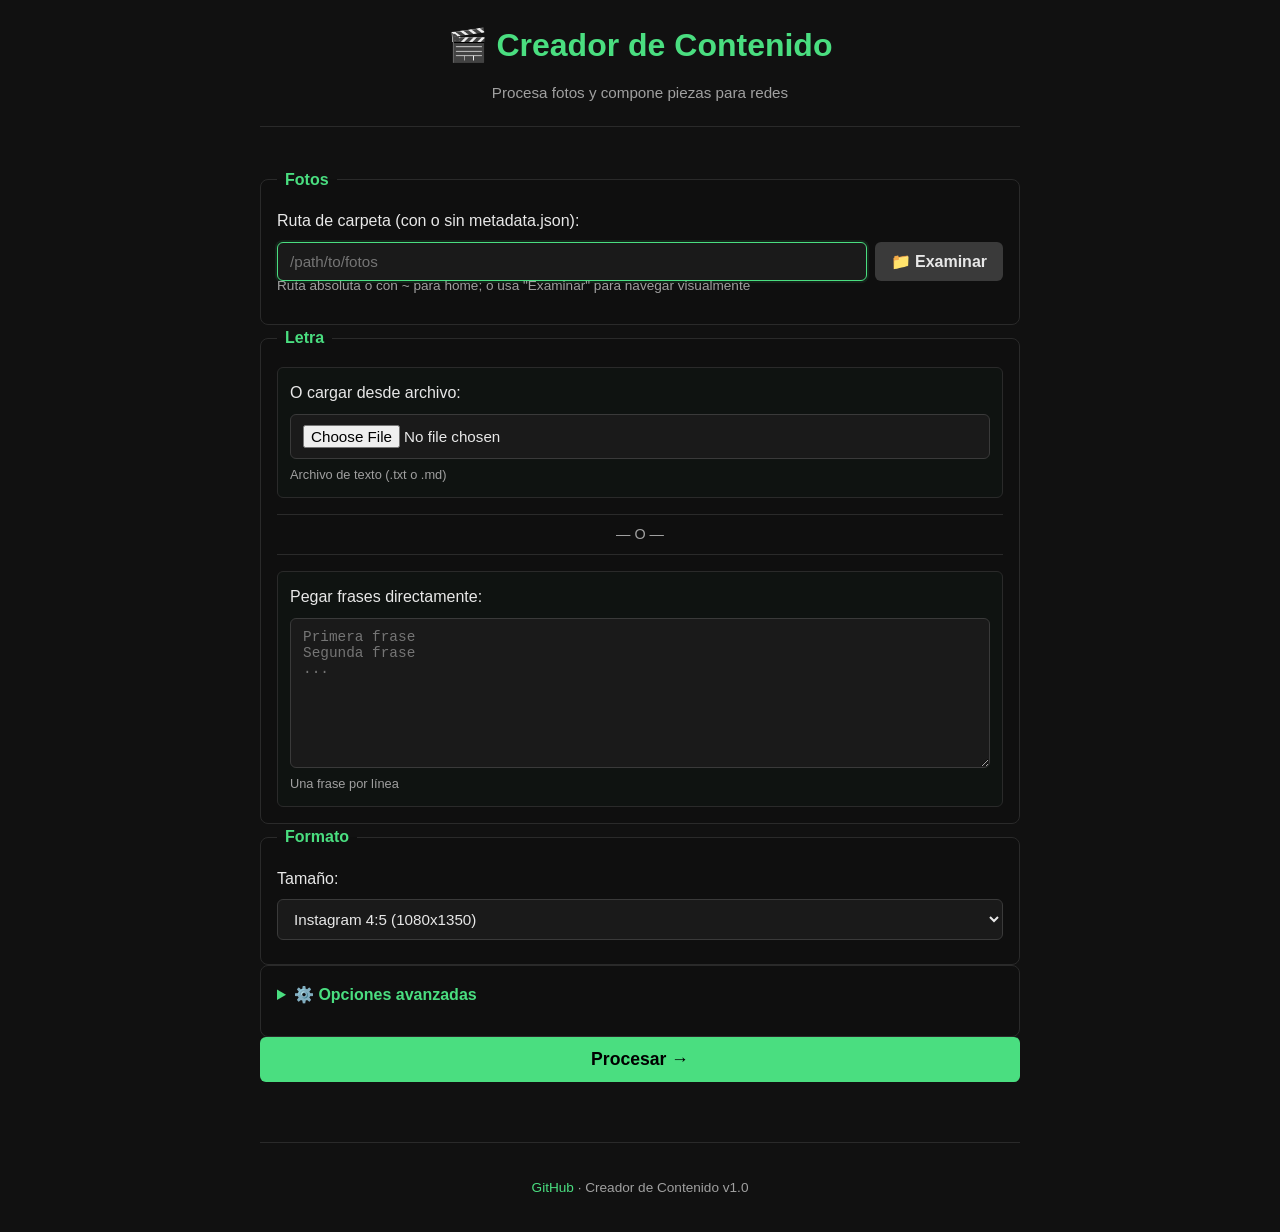
==== templates/index.html @ ec571f96 "feat: agregar selector visual de carpetas con navegación server-side" ====
<!DOCTYPE html>
<html lang="es">
<head>
  <meta charset="UTF-8">
  <meta name="viewport" content="width=device-width, initial-scale=1.0">
  <title>Creador de Contenido</title>
  <link rel="stylesheet" href="/static/style.css">
</head>
<body>
  <div class="container">
    <header>
      <h1>🎬 Creador de Contenido</h1>
      <p>Procesa fotos y compone piezas para redes</p>
    </header>

    <main>
      <section id="form-section" class="form-section">
        <form id="submit-form">
          <!-- Carpeta -->
          <fieldset>
            <legend>Fotos</legend>
            <label for="folder">Ruta de carpeta (con o sin metadata.json):</label>
            <div class="folder-input-row">
              <input
                type="text"
                id="folder"
                name="folder"
                placeholder="/path/to/fotos"
                required
              >
              <button type="button" id="btn-browse-folder" class="btn-secondary btn-browse">📁 Examinar</button>
            </div>
            <small>Ruta absoluta o con ~ para home; o usa "Examinar" para navegar visualmente</small>
          </fieldset>

          <!-- Letra -->
          <fieldset>
            <legend>Letra</legend>

            <div class="lyrics-input-group">
              <div class="lyrics-option">
                <label for="lyrics-file">O cargar desde archivo:</label>
                <input
                  type="file"
                  id="lyrics-file"
                  name="lyrics_file"
                  accept=".txt,.md"
                >
                <small>Archivo de texto (.txt o .md)</small>
              </div>

              <div class="lyrics-divider">— O —</div>

              <div class="lyrics-option">
                <label for="lyrics">Pegar frases directamente:</label>
                <textarea
                  id="lyrics"
                  name="lyrics"
                  rows="8"
                  placeholder="Primera frase&#10;Segunda frase&#10;..."
                ></textarea>
                <small>Una frase por línea</small>
              </div>
            </div>

          </fieldset>

          <!-- Formato -->
          <fieldset>
            <legend>Formato</legend>
            <label for="format">Tamaño:</label>
            <select id="format" name="format">
              <option value="instagram_4_5" selected>Instagram 4:5 (1080x1350)</option>
              <option value="square">Cuadrado (1080x1080)</option>
              <option value="story">Story (1080x1920)</option>
            </select>
          </fieldset>

          <!-- Opciones avanzadas -->
          <details class="advanced-options">
            <summary>⚙️ Opciones avanzadas</summary>

            <fieldset>
              <label for="top-k">Candidatas por frase (top-k):</label>
              <input type="number" id="top-k" name="top_k" value="5" min="1" max="20">
            </fieldset>

            <fieldset>
              <label for="device">Dispositivo:</label>
              <select id="device" name="device">
                <option value="auto" selected>Auto (GPU si disponible)</option>
                <option value="cpu">CPU</option>
                <option value="cuda">CUDA (NVIDIA)</option>
                <option value="mps">Metal (Apple)</option>
              </select>
            </fieldset>

            <fieldset>
              <label for="cluster-eps">Similitud para agrupar fotos (cluster-eps):</label>
              <input type="number" id="cluster-eps" name="cluster_eps" value="0.08" min="0.01" max="0.5" step="0.01">
              <small>Más bajo = más fotos diferentes; más alto = menos fotos</small>
            </fieldset>

            <fieldset>
              <label>
                <input type="checkbox" id="no-faces" name="no_faces">
                Desactivar detección de rostros
              </label>
            </fieldset>

            <fieldset>
              <label for="favorites">Archivo de favoritos (opcional):</label>
              <input type="text" id="favorites" name="favorites_path" placeholder="/path/to/respaldo.json">
              <small>JSON con respaldo de favoritos del visor</small>
            </fieldset>

            <fieldset>
              <label for="generate-output">Carpeta de salida (generate, opcional):</label>
              <input type="text" id="generate-output" name="generate_output" placeholder="/path/custom/salida">
              <small>Solo si necesita procesar fotos crudas</small>
            </fieldset>

            <fieldset>
              <label for="main-output">Carpeta de salida (resultado final, opcional):</label>
              <input type="text" id="main-output" name="main_output" placeholder="/path/custom/resultado">
              <small>Donde guardará review.html y asociaciones</small>
            </fieldset>
          </details>

          <button type="submit" class="btn-primary">Procesar →</button>
        </form>
      </section>

      <section id="status-section" class="status-section hidden">
        <h2>Estado del procesamiento</h2>

        <div class="status-badge" id="status-badge">Pendiente</div>
        <p class="status-stage" id="status-stage"></p>

        <pre id="log" class="log-output"></pre>

        <div id="result-area" class="result-area hidden">
          <a id="review-link" href="#" target="_blank" class="btn-success">📸 Ver resultado →</a>
        </div>

        <div id="error-area" class="error-area hidden">
          <h3>❌ Error</h3>
          <pre id="error-text"></pre>
        </div>

        <button id="btn-reset" class="btn-secondary hidden">Volver a intentar</button>
      </section>
    </main>

    <footer>
      <p>
        <a href="https://github.com/your-repo" target="_blank">GitHub</a> ·
        Creador de Contenido v1.0
      </p>
    </footer>
  </div>

  <!-- Modal: selector visual de carpetas -->
  <div id="folder-browser-modal" class="modal-overlay hidden">
    <div class="modal-box">
      <div class="modal-header">
        <h3>📁 Seleccionar carpeta</h3>
        <button type="button" id="btn-browse-close" class="btn-icon" aria-label="Cerrar">✕</button>
      </div>

      <div class="modal-current-path">
        <span id="browse-current-path"></span>
        <span id="browse-metadata-badge" class="metadata-badge hidden">✓ tiene metadata.json</span>
      </div>

      <div id="browse-error" class="browse-error hidden"></div>

      <ul id="browse-dir-list" class="browse-dir-list">
        <!-- entradas inyectadas por JS -->
      </ul>

      <div class="modal-footer">
        <button type="button" id="btn-browse-up" class="btn-secondary">⬆ Subir</button>
        <button type="button" id="btn-browse-select" class="btn-primary">Seleccionar esta carpeta</button>
      </div>
    </div>
  </div>

  <script src="/static/app.js"></script>
</body>
</html>
---- static/style.css ----
* {
  box-sizing: border-box;
}

:root {
  --bg-dark: #0f0f0f;
  --bg-darker: #111111;
  --fg-text: #e8e8e8;
  --fg-muted: #a0a0a0;
  --accent: #4ade80;
  --accent-dark: #22c55e;
  --accent-red: #ef4444;
  --border: #2a2a2a;
  --border-light: #3a3a3a;
}

html, body {
  margin: 0;
  padding: 0;
  font-family: -apple-system, BlinkMacSystemFont, "Segoe UI", Roboto, "Helvetica Neue", Arial, sans-serif;
  background-color: var(--bg-darker);
  color: var(--fg-text);
  line-height: 1.6;
}

a {
  color: var(--accent);
  text-decoration: none;
}

a:hover {
  text-decoration: underline;
}

.container {
  max-width: 800px;
  margin: 0 auto;
  padding: 20px;
}

header {
  text-align: center;
  margin-bottom: 40px;
  border-bottom: 1px solid var(--border);
  padding-bottom: 20px;
}

header h1 {
  margin: 0;
  font-size: 2em;
  font-weight: 700;
  color: var(--accent);
}

header p {
  margin: 10px 0 0 0;
  color: var(--fg-muted);
  font-size: 0.95em;
}

main {
  display: flex;
  flex-direction: column;
  gap: 40px;
}

/* Formulario */
.form-section {
  display: flex;
  flex-direction: column;
  gap: 24px;
}

fieldset {
  border: 1px solid var(--border);
  border-radius: 8px;
  padding: 16px;
  margin: 0;
  background-color: var(--bg-dark);
}

legend {
  padding: 0 8px;
  font-weight: 600;
  color: var(--accent);
}

label {
  display: block;
  margin-bottom: 8px;
  font-weight: 500;
  color: var(--fg-text);
}

input[type="text"],
input[type="number"],
input[type="file"],
textarea,
select {
  width: 100%;
  padding: 10px 12px;
  margin-bottom: 8px;
  border: 1px solid var(--border-light);
  border-radius: 6px;
  background-color: #1a1a1a;
  color: var(--fg-text);
  font-family: inherit;
  font-size: 0.95em;
}

input[type="text"]:focus,
input[type="number"]:focus,
input[type="file"]:focus,
textarea:focus,
select:focus {
  outline: none;
  border-color: var(--accent);
  box-shadow: 0 0 0 2px rgba(74, 222, 128, 0.1);
}

textarea {
  resize: vertical;
  font-family: "Monaco", "Menlo", monospace;
  font-size: 0.9em;
}

small {
  display: block;
  margin-top: -6px;
  margin-bottom: 12px;
  font-size: 0.85em;
  color: var(--fg-muted);
}

/* Grupo de inputs de letra */
.lyrics-input-group {
  display: flex;
  flex-direction: column;
  gap: 16px;
}

.lyrics-option {
  display: flex;
  flex-direction: column;
  padding: 12px;
  border: 1px solid var(--border);
  border-radius: 6px;
  background-color: rgba(74, 222, 128, 0.02);
}

.lyrics-option label {
  margin-bottom: 8px;
  font-weight: 500;
  color: var(--fg-text);
}

.lyrics-option input[type="file"],
.lyrics-option textarea {
  margin-bottom: 6px;
}

.lyrics-option small {
  margin: 0;
  font-size: 0.8em;
  color: var(--fg-muted);
}

.lyrics-divider {
  text-align: center;
  color: var(--fg-muted);
  font-size: 0.9em;
  padding: 8px 0;
  border-top: 1px solid var(--border);
  border-bottom: 1px solid var(--border);
}

/* Input de carpeta + botón examinar */
.folder-input-row {
  display: flex;
  gap: 8px;
  align-items: flex-start;
}

.folder-input-row input[type="text"] {
  flex: 1;
  margin-bottom: 0;
}

.btn-browse {
  white-space: nowrap;
  padding: 10px 16px;
  flex-shrink: 0;
}

/* Modal selector de carpetas */
.modal-overlay {
  position: fixed;
  inset: 0;
  background-color: rgba(0, 0, 0, 0.65);
  display: flex;
  align-items: center;
  justify-content: center;
  z-index: 1000;
}

.modal-overlay.hidden {
  display: none;
}

.modal-box {
  background-color: var(--bg-darker);
  border: 1px solid var(--border-light);
  border-radius: 10px;
  width: 90%;
  max-width: 560px;
  max-height: 80vh;
  display: flex;
  flex-direction: column;
  box-shadow: 0 10px 40px rgba(0, 0, 0, 0.5);
}

.modal-header {
  display: flex;
  align-items: center;
  justify-content: space-between;
  padding: 16px 20px;
  border-bottom: 1px solid var(--border);
}

.modal-header h3 {
  margin: 0;
  color: var(--accent);
}

.btn-icon {
  background: none;
  border: none;
  color: var(--fg-muted);
  font-size: 1.2em;
  cursor: pointer;
  padding: 4px 8px;
}

.btn-icon:hover {
  color: var(--fg-text);
}

.modal-current-path {
  padding: 12px 20px;
  border-bottom: 1px solid var(--border);
  font-family: "Monaco", "Menlo", monospace;
  font-size: 0.85em;
  color: var(--fg-text);
  word-break: break-all;
  display: flex;
  flex-direction: column;
  gap: 6px;
}

.metadata-badge {
  display: inline-block;
  width: fit-content;
  padding: 3px 10px;
  border-radius: 12px;
  background-color: rgba(74, 222, 128, 0.15);
  color: var(--accent);
  font-size: 0.8em;
  font-family: inherit;
}

.metadata-badge.hidden {
  display: none;
}

.browse-error {
  margin: 12px 20px 0 20px;
  padding: 10px 12px;
  border-radius: 6px;
  background-color: rgba(239, 68, 68, 0.1);
  color: #ff6b6b;
  font-size: 0.85em;
}

.browse-error.hidden {
  display: none;
}

.browse-dir-list {
  list-style: none;
  margin: 0;
  padding: 8px 0;
  overflow-y: auto;
  flex: 1;
}

.browse-dir-list li {
  padding: 10px 20px;
  cursor: pointer;
  display: flex;
  align-items: center;
  gap: 10px;
  font-size: 0.95em;
}

.browse-dir-list li:hover {
  background-color: rgba(74, 222, 128, 0.08);
}

.browse-dir-list li .dir-icon {
  flex-shrink: 0;
}

.browse-dir-list li .dir-name {
  flex: 1;
  overflow: hidden;
  text-overflow: ellipsis;
  white-space: nowrap;
}

.browse-dir-list .empty-message {
  padding: 20px;
  text-align: center;
  color: var(--fg-muted);
  cursor: default;
}

.browse-dir-list .empty-message:hover {
  background-color: transparent;
}

.modal-footer {
  display: flex;
  gap: 10px;
  padding: 16px 20px;
  border-top: 1px solid var(--border);
}

.modal-footer .btn-secondary {
  flex-shrink: 0;
}

.modal-footer .btn-primary {
  flex: 1;
}

.advanced-options {
  border: 1px solid var(--border);
  border-radius: 8px;
  padding: 16px;
  background-color: var(--bg-dark);
  cursor: pointer;
}

.advanced-options summary {
  font-weight: 600;
  color: var(--accent);
  user-select: none;
  padding-bottom: 12px;
}

.advanced-options summary:hover {
  color: var(--accent-dark);
}

.advanced-options[open] {
  padding-bottom: 20px;
}

.advanced-options fieldset {
  border: none;
  padding: 0;
  background: none;
  margin-bottom: 16px;
}

.advanced-options fieldset:last-child {
  margin-bottom: 0;
}

.advanced-options label {
  margin-bottom: 6px;
}

/* Botones */
button {
  padding: 12px 20px;
  border: none;
  border-radius: 6px;
  font-weight: 600;
  font-size: 1em;
  cursor: pointer;
  transition: all 0.2s;
}

.btn-primary {
  background-color: var(--accent);
  color: #000;
  width: 100%;
  font-size: 1.1em;
}

.btn-primary:hover {
  background-color: var(--accent-dark);
  transform: translateY(-2px);
  box-shadow: 0 4px 12px rgba(74, 222, 128, 0.3);
}

.btn-primary:active {
  transform: translateY(0);
}

.btn-success {
  background-color: var(--accent);
  color: #000;
  display: inline-block;
  padding: 12px 20px;
}

.btn-success:hover {
  background-color: var(--accent-dark);
  text-decoration: none;
}

.btn-secondary {
  background-color: var(--border-light);
  color: var(--fg-text);
}

.btn-secondary:hover {
  background-color: #4a4a4a;
}

/* Estado */
.status-section {
  display: flex;
  flex-direction: column;
  gap: 16px;
}

.status-section.hidden {
  display: none;
}

.status-section h2 {
  margin: 0 0 16px 0;
  color: var(--accent);
  border-bottom: 1px solid var(--border);
  padding-bottom: 12px;
}

.status-badge {
  display: inline-block;
  padding: 8px 16px;
  border-radius: 20px;
  font-weight: 600;
  font-size: 0.9em;
  width: fit-content;
}

.status-badge.pending {
  background-color: #666;
  color: #fff;
}

.status-badge.running_generate {
  background-color: #3b82f6;
  color: #fff;
}

.status-badge.running_main {
  background-color: #3b82f6;
  color: #fff;
}

.status-badge.done {
  background-color: var(--accent);
  color: #000;
}

.status-badge.error {
  background-color: var(--accent-red);
  color: #fff;
}

.status-stage {
  margin: 0 0 12px 0;
  color: var(--fg-muted);
  font-size: 0.95em;
}

.log-output {
  background-color: var(--bg-dark);
  border: 1px solid var(--border);
  border-radius: 6px;
  padding: 16px;
  height: 300px;
  overflow-y: auto;
  font-family: "Monaco", "Menlo", monospace;
  font-size: 0.85em;
  color: #4ade80;
  white-space: pre-wrap;
  word-wrap: break-word;
  line-height: 1.4;
  margin: 0;
}

.log-output::-webkit-scrollbar {
  width: 8px;
}

.log-output::-webkit-scrollbar-track {
  background-color: var(--border);
  border-radius: 4px;
}

.log-output::-webkit-scrollbar-thumb {
  background-color: var(--border-light);
  border-radius: 4px;
}

.log-output::-webkit-scrollbar-thumb:hover {
  background-color: #555;
}

.result-area {
  padding: 16px;
  border: 1px solid var(--border);
  border-radius: 6px;
  background-color: var(--bg-dark);
  text-align: center;
}

.result-area.hidden {
  display: none;
}

.error-area {
  padding: 16px;
  border: 2px solid var(--accent-red);
  border-radius: 6px;
  background-color: rgba(239, 68, 68, 0.1);
  color: #ff6b6b;
}

.error-area.hidden {
  display: none;
}

.error-area h3 {
  margin-top: 0;
  color: var(--accent-red);
}

#error-text {
  margin: 0;
  color: #ff6b6b;
  font-family: "Monaco", "Menlo", monospace;
  font-size: 0.85em;
  white-space: pre-wrap;
  overflow-x: auto;
}

#btn-reset {
  width: 100%;
}

#btn-reset.hidden {
  display: none;
}

/* Footer */
footer {
  margin-top: 60px;
  padding-top: 20px;
  border-top: 1px solid var(--border);
  text-align: center;
  color: var(--fg-muted);
  font-size: 0.85em;
}

/* Responsive */
@media (max-width: 600px) {
  .container {
    padding: 16px;
  }

  header h1 {
    font-size: 1.5em;
  }

  .log-output {
    height: 200px;
  }
}
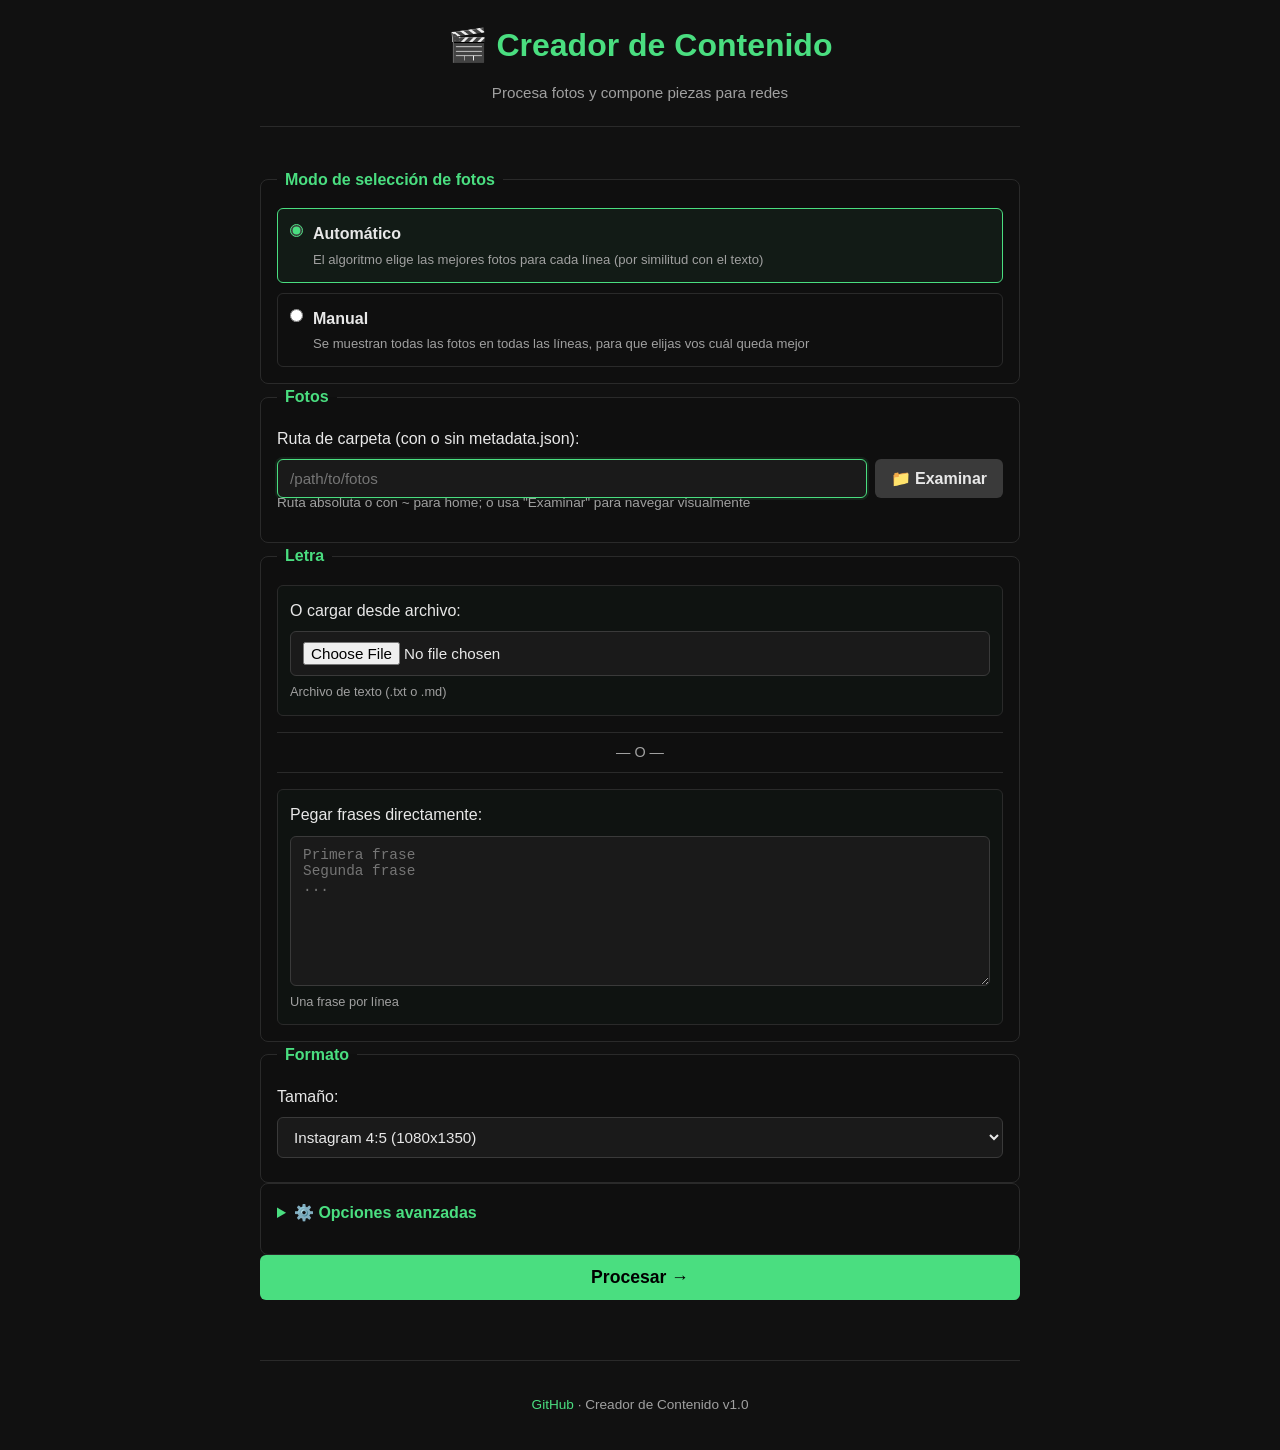
==== commit a5b25eff: "feat: agregar modo de selección manual (ver todas las fotos en todas las líneas)" ====
--- a/templates/index.html
+++ b/templates/index.html
@@ -16,6 +16,27 @@
     <main>
       <section id="form-section" class="form-section">
         <form id="submit-form">
+          <!-- Modo de selección -->
+          <fieldset>
+            <legend>Modo de selección de fotos</legend>
+            <div class="radio-group">
+              <label class="radio-option">
+                <input type="radio" name="selection_mode" value="auto" checked>
+                <span>
+                  <strong>Automático</strong>
+                  <small>El algoritmo elige las mejores fotos para cada línea (por similitud con el texto)</small>
+                </span>
+              </label>
+              <label class="radio-option">
+                <input type="radio" name="selection_mode" value="manual">
+                <span>
+                  <strong>Manual</strong>
+                  <small>Se muestran todas las fotos en todas las líneas, para que elijas vos cuál queda mejor</small>
+                </span>
+              </label>
+            </div>
+          </fieldset>
+
           <!-- Carpeta -->
           <fieldset>
             <legend>Fotos</legend>
@@ -80,9 +101,10 @@
           <details class="advanced-options">
             <summary>⚙️ Opciones avanzadas</summary>
 
-            <fieldset>
+            <fieldset id="top-k-fieldset">
               <label for="top-k">Candidatas por frase (top-k):</label>
               <input type="number" id="top-k" name="top_k" value="5" min="1" max="20">
+              <small>Solo aplica en modo "Automático"</small>
             </fieldset>
 
             <fieldset>
--- a/static/style.css
+++ b/static/style.css
@@ -174,6 +174,63 @@
   border-bottom: 1px solid var(--border);
 }
 
+/* Grupo de radio buttons: modo de selección */
+.radio-group {
+  display: flex;
+  flex-direction: column;
+  gap: 10px;
+}
+
+.radio-option {
+  display: flex;
+  align-items: flex-start;
+  gap: 10px;
+  padding: 12px;
+  border: 1px solid var(--border);
+  border-radius: 6px;
+  cursor: pointer;
+  margin-bottom: 0;
+  transition: border-color 0.15s, background-color 0.15s;
+}
+
+.radio-option:hover {
+  border-color: var(--border-light);
+  background-color: rgba(74, 222, 128, 0.03);
+}
+
+.radio-option:has(input:checked) {
+  border-color: var(--accent);
+  background-color: rgba(74, 222, 128, 0.06);
+}
+
+.radio-option input[type="radio"] {
+  width: auto;
+  margin: 3px 0 0 0;
+  accent-color: var(--accent);
+  flex-shrink: 0;
+}
+
+.radio-option span {
+  display: flex;
+  flex-direction: column;
+  gap: 2px;
+}
+
+.radio-option strong {
+  color: var(--fg-text);
+  font-weight: 600;
+}
+
+.radio-option small {
+  margin: 0;
+  color: var(--fg-muted);
+  font-size: 0.82em;
+}
+
+#top-k-fieldset.disabled {
+  opacity: 0.5;
+}
+
 /* Input de carpeta + botón examinar */
 .folder-input-row {
   display: flex;
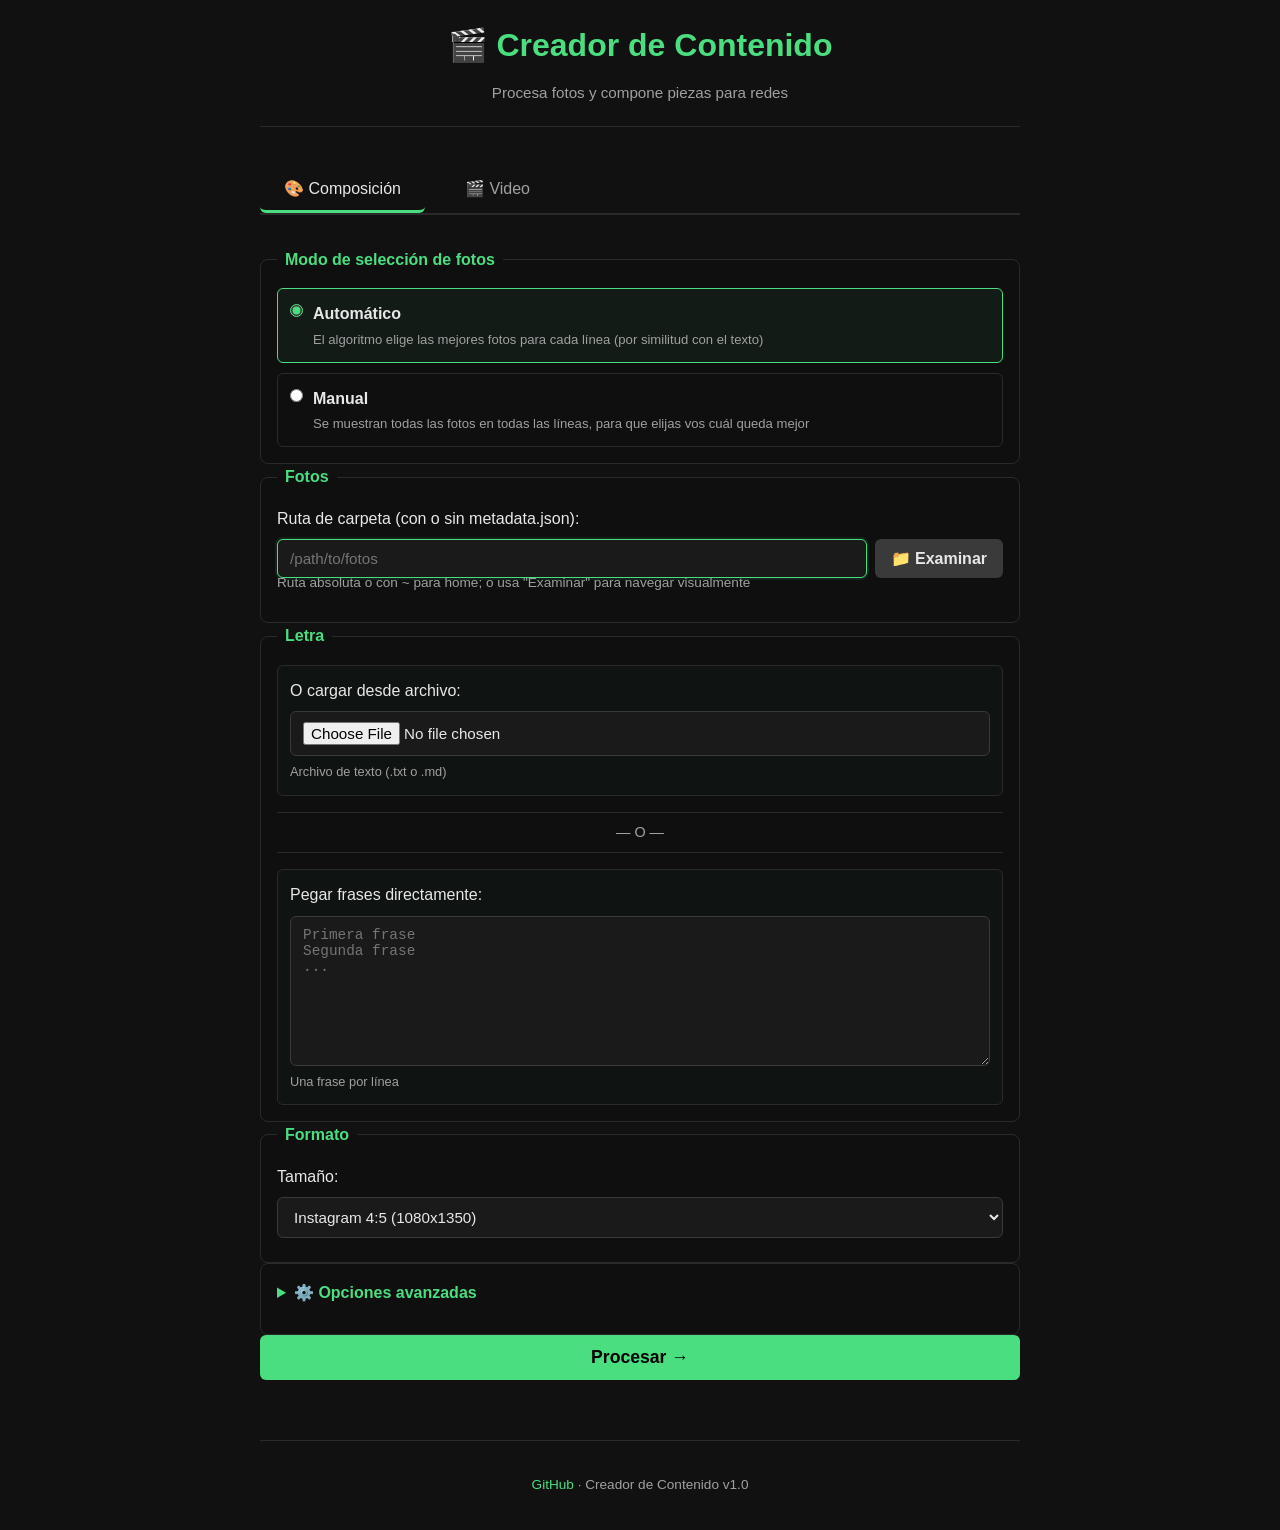
==== commit 2a1a42c6: "feat: add tabbed interface with video upload form Co-Authored-By: Claude Haiku 4.5 <noreply@anthropi" ====
--- a/templates/index.html
+++ b/templates/index.html
@@ -13,7 +13,13 @@
       <p>Procesa fotos y compone piezas para redes</p>
     </header>
 
+    <div class="tabs-header">
+      <button class="tab-button active" data-tab="composition">🎨 Composición</button>
+      <button class="tab-button" data-tab="video">🎬 Video</button>
+    </div>
+
     <main>
+      <section id="tab-composition" class="tab-content">
       <section id="form-section" class="form-section">
         <form id="submit-form">
           <!-- Modo de selección -->
@@ -172,6 +178,50 @@
 
         <button id="btn-reset" class="btn-secondary hidden">Volver a intentar</button>
       </section>
+      </section>
+
+      <section id="tab-video" class="tab-content hidden">
+        <section id="video-form-section" class="form-section">
+          <h2>Procesar video</h2>
+          <form id="video-form">
+            <fieldset>
+              <legend>Archivo de video</legend>
+              <label for="video-input">Selecciona un archivo de video:</label>
+              <input
+                type="file"
+                id="video-input"
+                name="video"
+                accept="video/*"
+                required
+              >
+              <small>Formatos: MP4, MOV, MKV, etc.</small>
+            </fieldset>
+            <button type="submit" class="btn-primary">Procesar video →</button>
+          </form>
+        </section>
+
+        <section id="video-status-section" class="status-section hidden">
+          <h2>Estado del procesamiento</h2>
+          <div class="status-badge" id="video-status-badge">Pendiente</div>
+          <p class="status-stage" id="video-status-stage"></p>
+          <pre id="video-log" class="log-output"></pre>
+
+          <div id="video-result-area" class="result-area hidden">
+            <button id="btn-use-video-output" class="btn-success">
+              ✓ Usar en Composición →
+            </button>
+          </div>
+
+          <div id="video-error-area" class="error-area hidden">
+            <h3>❌ Error</h3>
+            <pre id="video-error-text"></pre>
+          </div>
+
+          <button id="btn-video-reset" class="btn-secondary hidden">
+            Volver a intentar
+          </button>
+        </section>
+      </section>
     </main>
 
     <footer>
--- a/static/style.css
+++ b/static/style.css
@@ -635,6 +635,50 @@
   font-size: 0.85em;
 }
 
+/* Tabs */
+.tabs-header {
+  display: flex;
+  gap: 1rem;
+  margin-bottom: 2rem;
+  border-bottom: 2px solid var(--border);
+  overflow-x: auto;
+}
+
+.tab-button {
+  padding: 0.75rem 1.5rem;
+  border: none;
+  background: transparent;
+  color: var(--fg-muted);
+  cursor: pointer;
+  font-size: 1rem;
+  font-weight: 500;
+  border-bottom: 3px solid transparent;
+  transition: all 0.3s ease;
+  white-space: nowrap;
+}
+
+.tab-button:hover {
+  color: var(--fg-text);
+}
+
+.tab-button.active {
+  color: var(--fg-text);
+  border-bottom-color: var(--accent);
+}
+
+.tab-content {
+  animation: fadeIn 0.3s ease;
+}
+
+.tab-content.hidden {
+  display: none;
+}
+
+@keyframes fadeIn {
+  from { opacity: 0; transform: translateY(-10px); }
+  to { opacity: 1; transform: translateY(0); }
+}
+
 /* Responsive */
 @media (max-width: 600px) {
   .container {
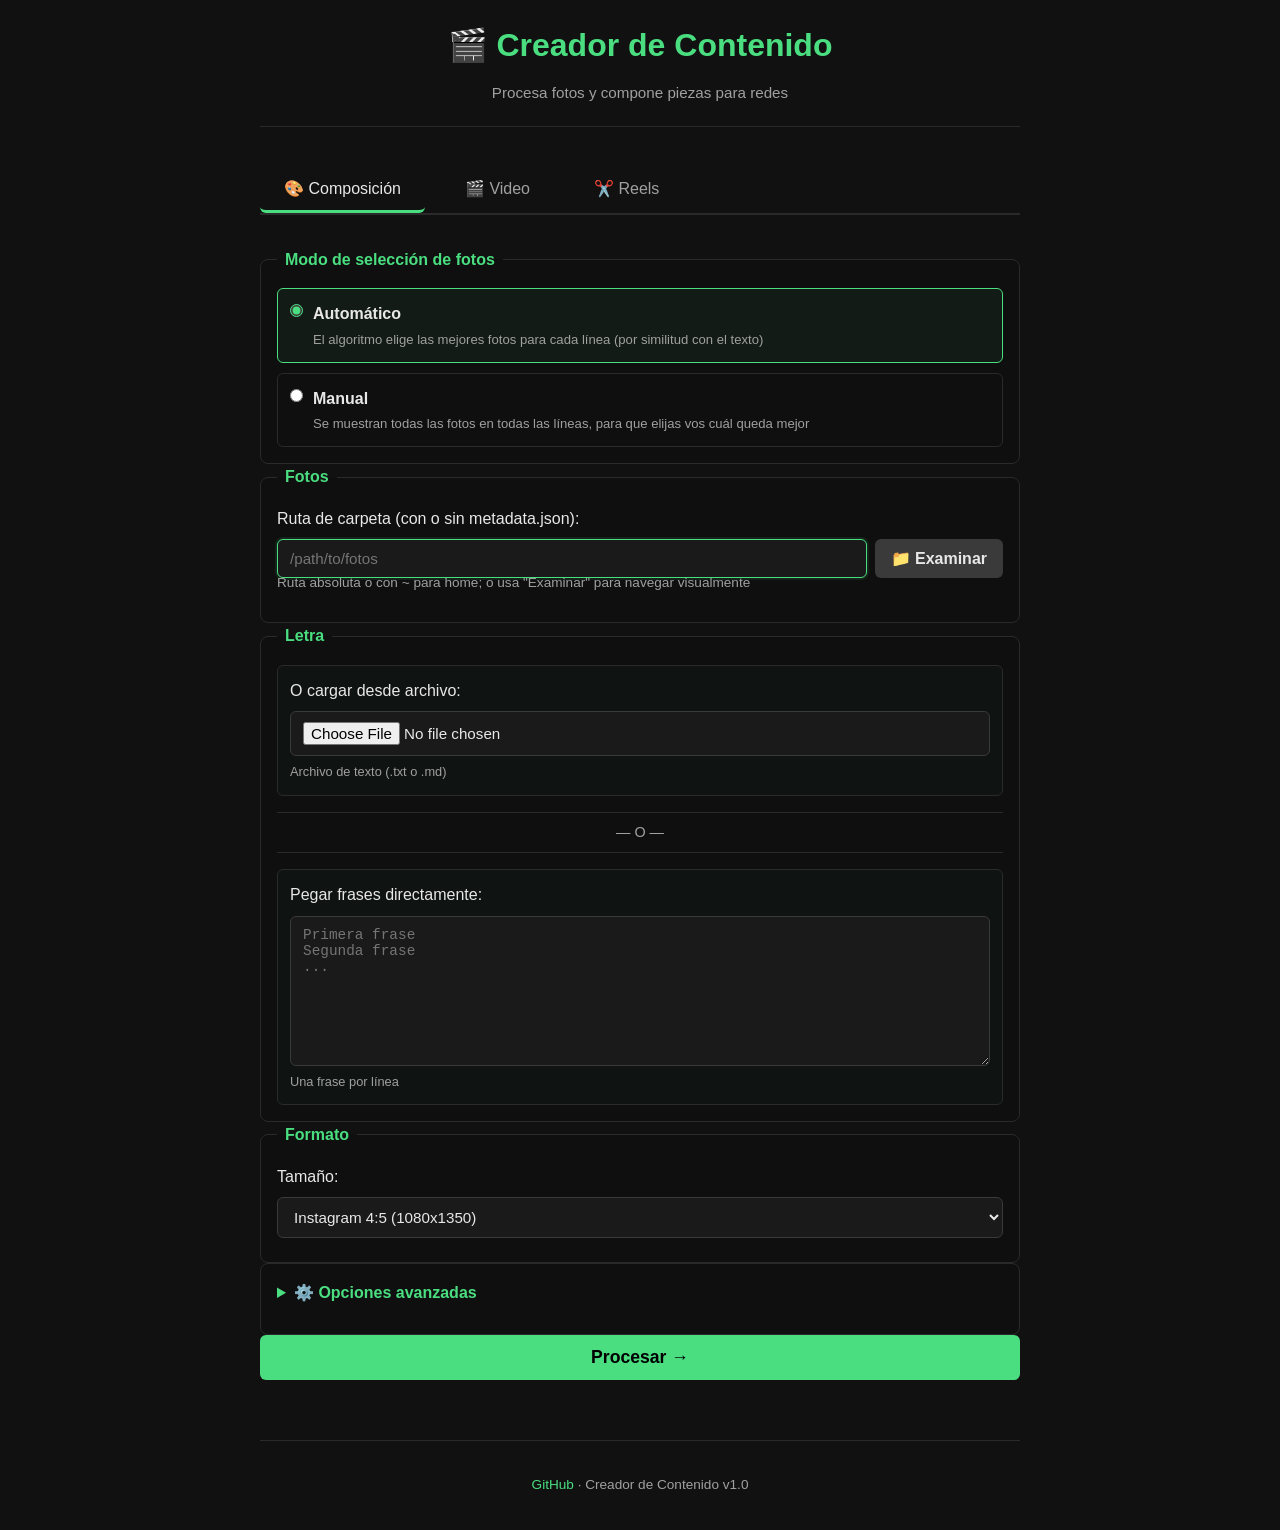
==== commit 6379e5a7: "feat: add Tab 3 UI for reel extraction with gallery Co-Authored-By: Claude Sonnet 5 <noreply@anthrop" ====
--- a/templates/index.html
+++ b/templates/index.html
@@ -16,6 +16,7 @@
     <div class="tabs-header">
       <button class="tab-button active" data-tab="composition">🎨 Composición</button>
       <button class="tab-button" data-tab="video">🎬 Video</button>
+      <button class="tab-button" data-tab="reels">✂️ Reels</button>
     </div>
 
     <main>
@@ -222,6 +223,88 @@
           </button>
         </section>
       </section>
+
+      <section id="tab-reels" class="tab-content hidden">
+        <section id="reel-form-section" class="form-section">
+          <h2>Extraer reels destacados</h2>
+          <form id="reel-form">
+            <fieldset>
+              <legend>Archivo de video</legend>
+              <label for="reel-video-input">Selecciona un archivo de video:</label>
+              <input
+                type="file"
+                id="reel-video-input"
+                name="video"
+                accept="video/*"
+                required
+              >
+              <small>Formatos: MP4, MOV, MKV, etc.</small>
+            </fieldset>
+
+            <fieldset>
+              <legend>Duración de cada reel</legend>
+              <input type="range" id="reel-duration" name="duration" min="15" max="60" step="5" value="30">
+              <output id="reel-duration-label">30s</output>
+            </fieldset>
+
+            <fieldset>
+              <legend>Cantidad de reels</legend>
+              <input type="number" id="reel-count" name="count" min="1" max="10" value="3">
+            </fieldset>
+
+            <fieldset>
+              <legend>Peso audio vs. visual</legend>
+              <input type="range" id="reel-audio-weight" name="audio_weight" min="0" max="100" step="10" value="50">
+              <output id="reel-weight-label">Balanceado</output>
+              <small>0% = solo visual, 100% = priorizar audio</small>
+            </fieldset>
+
+            <fieldset>
+              <legend>Formato</legend>
+              <select id="reel-format" name="format">
+                <option value="story" selected>Story (1080x1920)</option>
+                <option value="square">Cuadrado (1080x1080)</option>
+              </select>
+            </fieldset>
+
+            <fieldset>
+              <label>
+                <input type="checkbox" id="reel-subtitles" name="subtitles" checked>
+                Generar subtítulos (Whisper)
+              </label>
+              <label for="reel-whisper-model">Modelo:</label>
+              <select id="reel-whisper-model" name="whisper_model">
+                <option value="tiny">Rápido (tiny)</option>
+                <option value="base" selected>Balanceado (base)</option>
+                <option value="small">Preciso (small)</option>
+              </select>
+              <small>Transcripción local (offline), sin API keys</small>
+            </fieldset>
+
+            <button type="submit" class="btn-primary">Generar reels →</button>
+          </form>
+        </section>
+
+        <section id="reel-status-section" class="status-section hidden">
+          <h2>Estado del procesamiento</h2>
+          <div class="status-badge" id="reel-status-badge">Pendiente</div>
+          <p class="status-stage" id="reel-status-stage"></p>
+          <pre id="reel-log" class="log-output"></pre>
+
+          <div id="reel-result-area" class="result-area hidden">
+            <div id="reel-gallery" class="reel-gallery"></div>
+          </div>
+
+          <div id="reel-error-area" class="error-area hidden">
+            <h3>❌ Error</h3>
+            <pre id="reel-error-text"></pre>
+          </div>
+
+          <button id="btn-reel-reset" class="btn-secondary hidden">
+            Volver a intentar
+          </button>
+        </section>
+      </section>
     </main>
 
     <footer>
--- a/static/style.css
+++ b/static/style.css
@@ -679,6 +679,49 @@
   to { opacity: 1; transform: translateY(0); }
 }
 
+/* Galeria de reels */
+.reel-gallery {
+  display: grid;
+  grid-template-columns: repeat(auto-fill, minmax(200px, 1fr));
+  gap: 1rem;
+  margin-top: 1rem;
+}
+
+.reel-card {
+  background: var(--bg-dark);
+  border: 1px solid var(--border);
+  border-radius: 8px;
+  padding: 0.75rem;
+  text-align: center;
+}
+
+.reel-card video {
+  width: 100%;
+  max-width: 220px;
+  aspect-ratio: 9 / 16;
+  border-radius: 6px;
+  background: #000;
+  display: block;
+  margin: 0 auto;
+}
+
+.reel-card p {
+  font-size: 0.8em;
+  color: var(--fg-muted);
+  margin: 0.5rem 0;
+}
+
+.reel-card-links {
+  display: flex;
+  gap: 0.5rem;
+  justify-content: center;
+  flex-wrap: wrap;
+}
+
+.reel-card-links a {
+  font-size: 0.85em;
+}
+
 /* Responsive */
 @media (max-width: 600px) {
   .container {
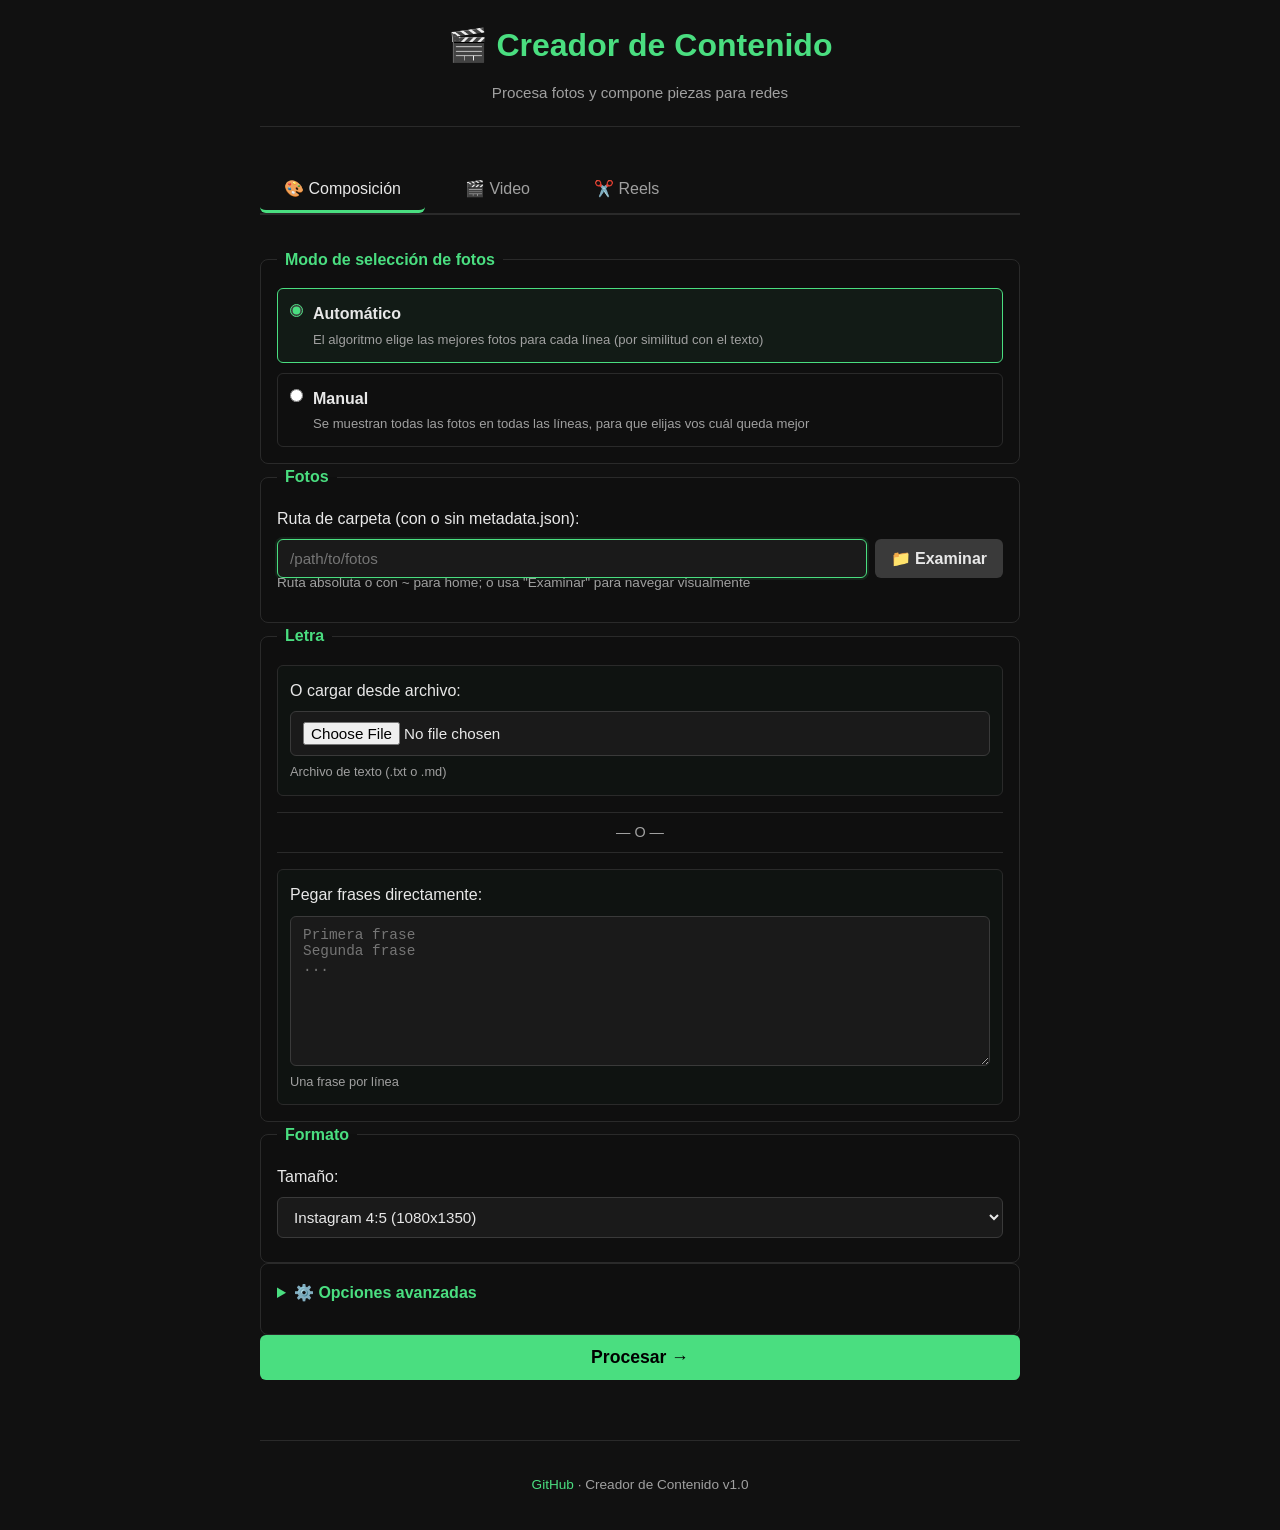
==== commit 8c7c81d3: "feat: customizable subtitle style (color, opacity, background, outline) Adds a style panel to the su" ====
--- a/templates/index.html
+++ b/templates/index.html
@@ -279,6 +279,64 @@
                 <option value="small">Preciso (small)</option>
               </select>
               <small>Transcripción local (offline), sin API keys</small>
+
+              <label for="reel-language">Idioma del audio:</label>
+              <select id="reel-language" name="language">
+                <option value="es" selected>Español</option>
+                <option value="en">Inglés</option>
+                <option value="pt">Portugués</option>
+                <option value="fr">Francés</option>
+                <option value="it">Italiano</option>
+                <option value="de">Alemán</option>
+              </select>
+
+              <label for="reel-subtitle-font">Tipografía de subtítulos:</label>
+              <select id="reel-subtitle-font" name="subtitle_font">
+                <option value="im_fell" selected>IM Fell (default)</option>
+                <option value="georgia">Georgia</option>
+                <option value="arial">Arial</option>
+                <option value="helvetica">Helvetica</option>
+                <option value="courier">Courier</option>
+                <option value="impact">Impact</option>
+              </select>
+            </fieldset>
+
+            <fieldset>
+              <label>
+                <input type="checkbox" id="reel-fade-enabled">
+                Desvanecer audio e imagen al final (fadeout)
+              </label>
+              <div id="reel-fade-options" class="hidden">
+                <label for="reel-fade-duration">Duración del fadeout</label>
+                <input type="range" id="reel-fade-duration" name="fade_out" min="1" max="8" step="0.5" value="3">
+                <output id="reel-fade-duration-label">3s</output>
+
+                <div class="radio-group">
+                  <label class="radio-option">
+                    <input type="radio" name="fade_target" value="black" checked>
+                    <span><strong>Fundido a negro</strong></span>
+                  </label>
+                  <label class="radio-option">
+                    <input type="radio" name="fade_target" value="image">
+                    <span><strong>Fundido a una imagen</strong></span>
+                  </label>
+                </div>
+
+                <div id="reel-fade-image-field" class="hidden">
+                  <label for="reel-fade-image">Imagen para el fundido:</label>
+                  <input type="file" id="reel-fade-image" name="fade_image" accept="image/*">
+
+                  <label for="reel-fade-image-fit">Cómo colocar la imagen:</label>
+                  <select id="reel-fade-image-fit" name="fade_image_fit">
+                    <option value="cover" selected>Cover (rellenar completamente, puede recortar)</option>
+                    <option value="contain-width">Ajustar al ancho (mantiene proporción)</option>
+                    <option value="contain-height">Ajustar al alto (mantiene proporción)</option>
+                  </select>
+
+                  <label for="reel-fade-background-color">Color de fondo:</label>
+                  <input type="color" id="reel-fade-background-color" name="fade_background_color" value="#000000">
+                </div>
+              </div>
             </fieldset>
 
             <button type="submit" class="btn-primary">Generar reels →</button>
@@ -290,6 +348,43 @@
           <div class="status-badge" id="reel-status-badge">Pendiente</div>
           <p class="status-stage" id="reel-status-stage"></p>
           <pre id="reel-log" class="log-output"></pre>
+
+          <div id="reel-review-area" class="result-area hidden">
+            <h3>Revisa los subtítulos antes de quemarlos</h3>
+            <p class="review-hint">
+              Whisper transcribió el audio automáticamente; corrige el texto de cada reel
+              si hace falta. Al confirmar, se queman los subtítulos con el texto que dejes aquí.
+            </p>
+            <div id="subtitle-style-panel" class="subtitle-style-panel">
+              <h4>Estilo de los subtítulos</h4>
+              <div class="subtitle-style-row">
+                <label for="sub-style-font-color">Color del texto</label>
+                <input type="color" id="sub-style-font-color" value="#ffffff">
+                <label for="sub-style-font-opacity">Transparencia</label>
+                <input type="range" id="sub-style-font-opacity" min="0" max="100" value="100">
+              </div>
+              <div class="subtitle-style-row">
+                <label for="sub-style-background-enabled">
+                  <input type="checkbox" id="sub-style-background-enabled" checked>
+                  Fondo
+                </label>
+                <input type="color" id="sub-style-background-color" value="#000000">
+                <label for="sub-style-background-opacity">Transparencia</label>
+                <input type="range" id="sub-style-background-opacity" min="0" max="100" value="55">
+              </div>
+              <div class="subtitle-style-row">
+                <label for="sub-style-outline-enabled">
+                  <input type="checkbox" id="sub-style-outline-enabled">
+                  Borde
+                </label>
+                <input type="color" id="sub-style-outline-color" value="#000000">
+                <label for="sub-style-outline-width">Grosor</label>
+                <input type="range" id="sub-style-outline-width" min="1" max="8" value="2">
+              </div>
+            </div>
+            <div id="reel-review-list"></div>
+            <button id="btn-confirm-subtitles" class="btn-primary">✓ Confirmar y quemar subtítulos →</button>
+          </div>
 
           <div id="reel-result-area" class="result-area hidden">
             <div id="reel-gallery" class="reel-gallery"></div>
--- a/static/style.css
+++ b/static/style.css
@@ -695,6 +695,13 @@
   text-align: center;
 }
 
+.reel-card-player {
+  position: relative;
+  width: 100%;
+  max-width: 220px;
+  margin: 0 auto;
+}
+
 .reel-card video {
   width: 100%;
   max-width: 220px;
@@ -705,6 +712,20 @@
   margin: 0 auto;
 }
 
+.video-time-display {
+  position: absolute;
+  top: 6px;
+  right: 6px;
+  background: rgba(0, 0, 0, 0.65);
+  color: #fff;
+  font-family: monospace;
+  font-size: 0.7rem;
+  padding: 2px 6px;
+  border-radius: 4px;
+  pointer-events: none;
+  line-height: 1.4;
+}
+
 .reel-card p {
   font-size: 0.8em;
   color: var(--fg-muted);
@@ -720,6 +741,223 @@
 
 .reel-card-links a {
   font-size: 0.85em;
+}
+
+/* Revision/edicion de subtitulos antes de quemarlos */
+.review-hint {
+  color: var(--fg-muted);
+  font-size: 0.85em;
+  margin-bottom: 1rem;
+}
+
+#reel-review-list {
+  display: flex;
+  flex-direction: column;
+  gap: 1.5rem;
+  margin-bottom: 1.5rem;
+}
+
+.reel-review-card {
+  display: flex;
+  align-items: flex-start;
+  gap: 1.5rem;
+  background: var(--bg-dark);
+  border: 1px solid var(--border);
+  border-radius: 8px;
+  padding: 1rem;
+}
+
+.reel-player-container {
+  position: relative;
+  width: 180px;
+  aspect-ratio: 9 / 16;
+  flex-shrink: 0;
+  border-radius: 6px;
+  overflow: hidden;
+  background: #000;
+}
+
+.reel-player-container video {
+  width: 100%;
+  height: 100%;
+  object-fit: cover;
+}
+
+.subtitle-overlay {
+  position: absolute;
+  bottom: 0;
+  left: 0;
+  right: 0;
+  padding: 0.5rem;
+  min-height: 2rem;
+  display: flex;
+  align-items: flex-end;
+  font-size: 0.75rem;
+  line-height: 1.2;
+}
+
+/* color, background-color, opacity y text-shadow (borde) se fijan
+   inline desde app.js segun el panel de estilo, para que la vista previa
+   coincida con lo que va a quemar burn_subtitles() en ffmpeg. */
+.subtitle-text {
+  text-align: center;
+  width: 100%;
+  word-wrap: break-word;
+  padding: 0.15rem 0.3rem;
+  border-radius: 2px;
+}
+
+.subtitle-style-panel {
+  background: var(--bg-dark);
+  border: 1px solid var(--border);
+  border-radius: 8px;
+  padding: 0.75rem 1rem;
+  margin-bottom: 1rem;
+}
+
+.subtitle-style-panel h4 {
+  margin: 0 0 0.6rem 0;
+  font-size: 0.9em;
+}
+
+.subtitle-style-row {
+  display: flex;
+  align-items: center;
+  gap: 0.5rem;
+  margin-bottom: 0.5rem;
+  flex-wrap: wrap;
+  font-size: 0.85em;
+}
+
+.subtitle-style-row label {
+  display: flex;
+  align-items: center;
+  gap: 0.3rem;
+  color: var(--fg-muted);
+}
+
+.subtitle-style-row input[type="range"] {
+  width: 100px;
+}
+
+.reel-review-card h4 {
+  margin: 0 0 0.5rem 0;
+  font-size: 0.95em;
+}
+
+.segments-editor {
+  flex: 1;
+  min-width: 300px;
+  display: flex;
+  flex-direction: column;
+  gap: 0.6rem;
+}
+
+.segments-list {
+  display: flex;
+  flex-direction: column;
+  gap: 0.8rem;
+  /* Cap the list height to the video's height so the row doesn't grow
+     taller than the video and force it to stretch/deform; scroll instead. */
+  max-height: 340px;
+  overflow-y: auto;
+  padding-right: 0.3rem;
+}
+
+.segment-row-editable {
+  display: grid;
+  /* Tiempos ocupan 1/3, texto ocupa 2/3 del ancho disponible */
+  grid-template-columns: 1fr 2fr 28px;
+  gap: 0.4rem;
+  align-items: start;
+  background: rgba(255,255,255,0.02);
+  padding: 0.6rem;
+  border-radius: 4px;
+  border: 1px solid var(--border-light);
+}
+
+.segment-times-container {
+  display: flex;
+  gap: 0.3rem;
+  align-items: center;
+  width: 100%;
+  min-width: 0;
+}
+
+.segment-time-input {
+  flex: 1;
+  min-width: 0;
+  width: 100%;
+  background: var(--bg-darker);
+  color: var(--fg-text);
+  border: 1px solid var(--border-light);
+  border-radius: 3px;
+  padding: 0.3rem;
+  font-size: max(8px, 0.8em);
+  font-family: monospace;
+}
+
+.segment-time-input::placeholder {
+  color: var(--fg-muted);
+  opacity: 0.5;
+}
+
+.segment-text-input {
+  grid-column: 2;
+  min-height: 2rem;
+  resize: vertical;
+  background: var(--bg-darker);
+  color: var(--fg-text);
+  border: 1px solid var(--border-light);
+  border-radius: 3px;
+  padding: 0.4rem;
+  font-family: inherit;
+  font-size: max(8px, 0.85em);
+}
+
+.btn-delete-segment {
+  grid-column: 3;
+  grid-row: 1;
+  width: 24px;
+  height: 24px;
+  padding: 0;
+  background: rgba(239,68,68,0.2);
+  color: var(--accent-red);
+  border: 1px solid rgba(239,68,68,0.3);
+  border-radius: 3px;
+  cursor: pointer;
+  font-size: 1em;
+  font-weight: bold;
+  transition: all 0.2s;
+  flex-shrink: 0;
+}
+
+.btn-delete-segment:hover {
+  background: rgba(239,68,68,0.4);
+  border-color: rgba(239,68,68,0.6);
+}
+
+.btn-add-segment {
+  align-self: center;
+  padding: 0.5rem 1rem;
+  background: rgba(74,222,128,0.1);
+  color: var(--accent);
+  border: 1px solid rgba(74,222,128,0.3);
+  border-radius: 4px;
+  font-size: 0.85em;
+  cursor: pointer;
+  transition: all 0.2s;
+}
+
+.btn-add-segment:hover {
+  background: rgba(74,222,128,0.2);
+  border-color: rgba(74,222,128,0.6);
+}
+
+.no-segments {
+  color: var(--fg-muted);
+  font-size: 0.85em;
+  font-style: italic;
 }
 
 /* Responsive */
